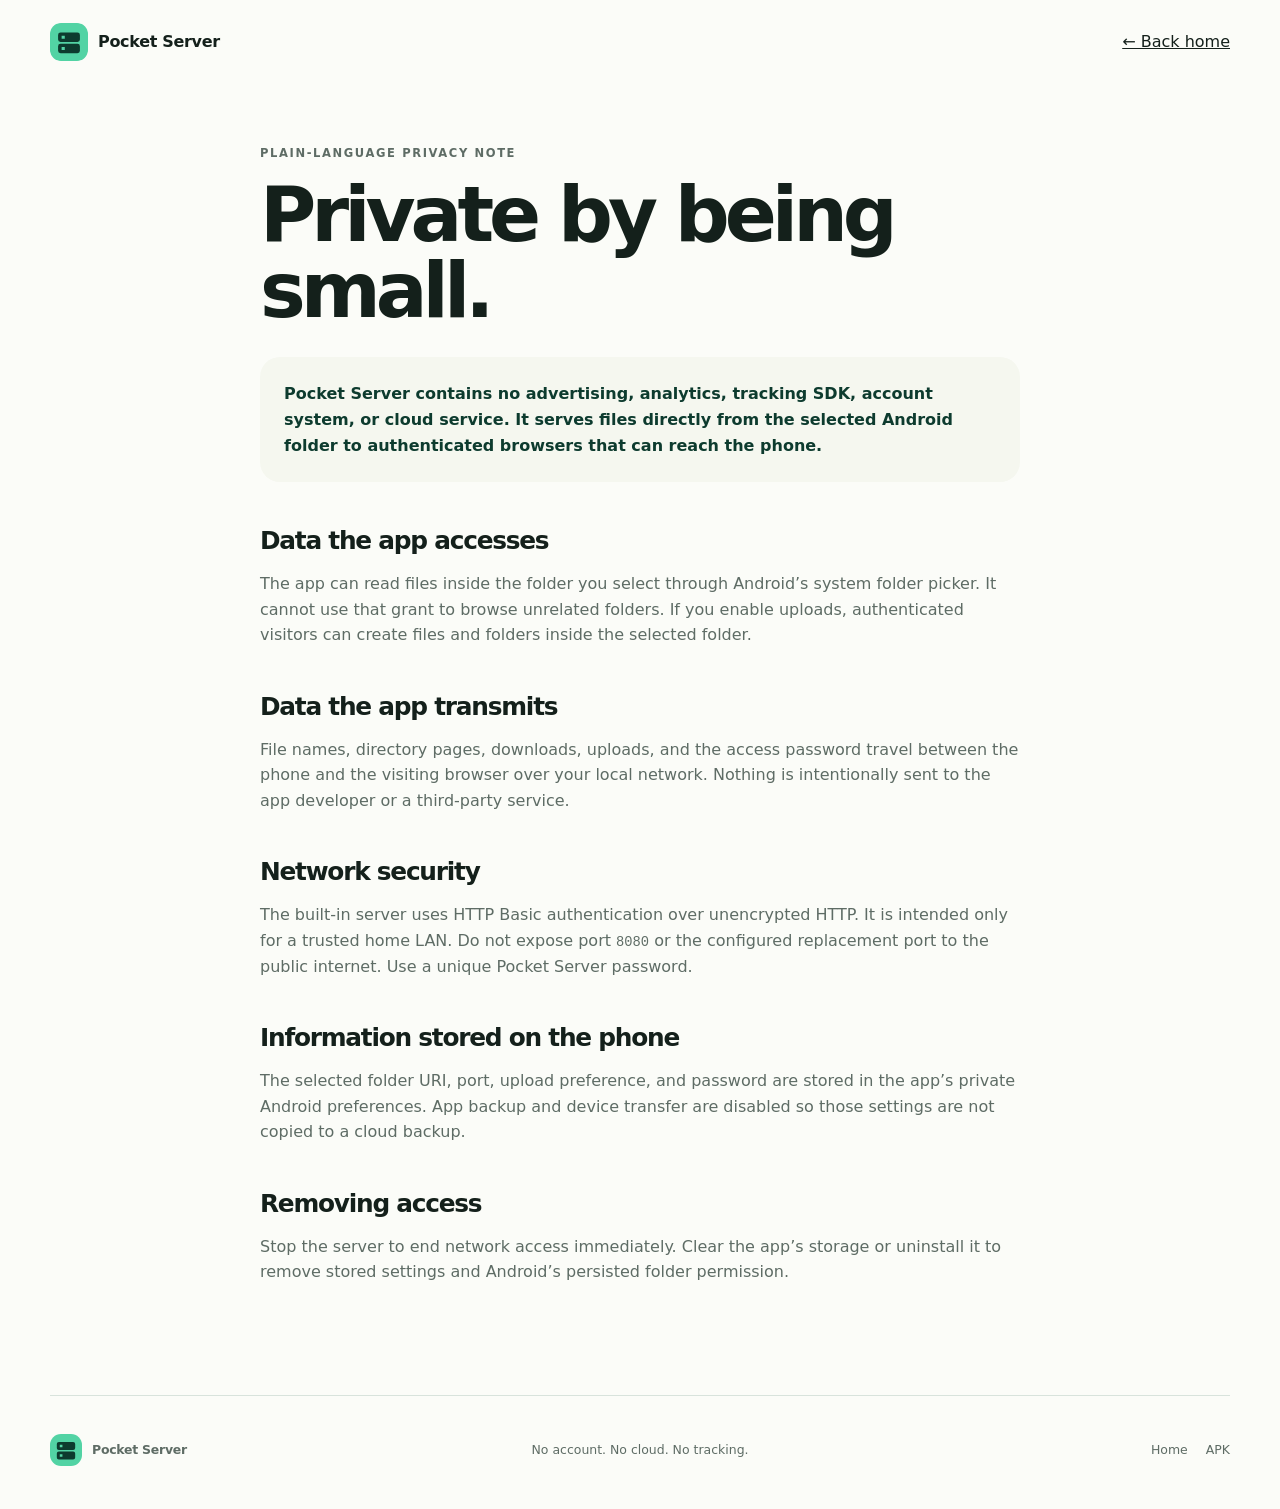
==== privacy.html @ e9406049 "Publish Pocket Server download site" ====
<!doctype html>
<html lang="en">
<head>
  <meta charset="utf-8">
  <meta name="viewport" content="width=device-width, initial-scale=1">
  <meta name="theme-color" content="#0d3b2e">
  <meta name="description" content="Pocket Server privacy and network-security information.">
  <title>Privacy — Pocket Server</title>
  <link rel="icon" href="assets/icon.svg" type="image/svg+xml">
  <link rel="stylesheet" href="styles.css">
  <style>
    .legal{width:min(760px,calc(100% - 40px));margin:60px auto 110px}.legal h1{font-size:clamp(2.8rem,6vw,4.8rem)}.legal h2{font-size:1.55rem;margin-top:46px}.legal p,.legal li{color:var(--muted)}.legal .summary{margin:28px 0;padding:24px;border-radius:20px;background:var(--cream);color:var(--forest);font-weight:700}.legal code{font-family:ui-monospace,'Cascadia Mono',monospace;font-size:.86em}
  </style>
</head>
<body>
  <header class="site-header"><a class="brand" href="index.html"><img src="assets/icon.svg" width="38" height="38" alt=""><span>Pocket Server</span></a><a href="index.html">← Back home</a></header>
  <main class="legal">
    <p class="eyebrow">Plain-language privacy note</p>
    <h1>Private by being small.</h1>
    <p class="summary">Pocket Server contains no advertising, analytics, tracking SDK, account system, or cloud service. It serves files directly from the selected Android folder to authenticated browsers that can reach the phone.</p>
    <h2>Data the app accesses</h2>
    <p>The app can read files inside the folder you select through Android’s system folder picker. It cannot use that grant to browse unrelated folders. If you enable uploads, authenticated visitors can create files and folders inside the selected folder.</p>
    <h2>Data the app transmits</h2>
    <p>File names, directory pages, downloads, uploads, and the access password travel between the phone and the visiting browser over your local network. Nothing is intentionally sent to the app developer or a third-party service.</p>
    <h2>Network security</h2>
    <p>The built-in server uses HTTP Basic authentication over unencrypted HTTP. It is intended only for a trusted home LAN. Do not expose port <code>8080</code> or the configured replacement port to the public internet. Use a unique Pocket Server password.</p>
    <h2>Information stored on the phone</h2>
    <p>The selected folder URI, port, upload preference, and password are stored in the app’s private Android preferences. App backup and device transfer are disabled so those settings are not copied to a cloud backup.</p>
    <h2>Removing access</h2>
    <p>Stop the server to end network access immediately. Clear the app’s storage or uninstall it to remove stored settings and Android’s persisted folder permission.</p>
  </main>
  <footer class="site-footer"><div class="brand"><img src="assets/icon.svg" width="32" height="32" alt=""><span>Pocket Server</span></div><p>No account. No cloud. No tracking.</p><div><a href="index.html">Home</a><a href="downloads/pocket-server-latest.apk">APK</a></div></footer>
</body>
</html>
---- styles.css ----
:root {
  --forest: #0d3b2e;
  --forest-2: #145542;
  --mint: #52d3a4;
  --mint-soft: #bdf3df;
  --cream: #f5f7ef;
  --paper: #fbfcf8;
  --ink: #14201b;
  --muted: #5e6c65;
  --line: #d8e3dc;
  --white: #fff;
  --shadow: 0 30px 80px rgba(13, 59, 46, .14);
}

* { box-sizing: border-box; }
html { scroll-behavior: smooth; }
body {
  margin: 0;
  background: var(--paper);
  color: var(--ink);
  font-family: system-ui, -apple-system, 'Segoe UI', sans-serif;
  line-height: 1.6;
}
a { color: inherit; }
img { max-width: 100%; }
button, a { -webkit-tap-highlight-color: transparent; }
.skip-link { position: fixed; left: 16px; top: -60px; z-index: 100; padding: 10px 14px; background: var(--forest); color: white; border-radius: 10px; }
.skip-link:focus { top: 16px; }

.site-header {
  width: min(1180px, calc(100% - 40px));
  height: 84px;
  margin: auto;
  display: flex;
  align-items: center;
  justify-content: space-between;
}
.brand { display: inline-flex; align-items: center; gap: 10px; text-decoration: none; font-weight: 800; letter-spacing: -.02em; }
.brand img { border-radius: 11px; }
.site-header nav { display: flex; gap: 30px; }
.site-header nav a { color: var(--muted); font-size: .9rem; font-weight: 600; text-decoration: none; }
.site-header nav a:hover { color: var(--forest-2); }

.hero {
  width: min(1180px, calc(100% - 40px));
  min-height: 690px;
  margin: 12px auto 0;
  padding: 66px 68px;
  border-radius: 36px;
  background: var(--cream);
  display: grid;
  grid-template-columns: 1.05fr .95fr;
  align-items: center;
  overflow: hidden;
  position: relative;
}
.hero-copy { position: relative; z-index: 2; }
.eyebrow { margin: 0 0 15px; color: var(--forest-2); font-size: .72rem; font-weight: 800; letter-spacing: .14em; text-transform: uppercase; }
h1, h2, h3, p { text-wrap: pretty; }
h1 { margin: 0; max-width: 650px; font-size: clamp(3.2rem, 6vw, 5.7rem); line-height: .99; letter-spacing: -.065em; }
h1 em { color: var(--forest-2); font-family: Georgia, serif; font-weight: 400; }
.lede { max-width: 620px; margin: 28px 0 0; color: var(--muted); font-size: 1.06rem; }
.hero-actions { display: flex; flex-wrap: wrap; gap: 12px; margin-top: 32px; }
.button { min-height: 51px; display: inline-flex; align-items: center; justify-content: center; gap: 10px; padding: 12px 19px; border: 1px solid transparent; border-radius: 15px; font-weight: 800; text-decoration: none; transition: transform .18s ease, background .18s ease; }
.button:hover { transform: translateY(-2px); }
.button svg { width: 19px; fill: none; stroke: currentColor; stroke-width: 2; stroke-linecap: round; stroke-linejoin: round; }
.button-primary { background: var(--forest); color: white; box-shadow: 0 8px 24px rgba(13, 59, 46, .2); }
.button-primary:hover { background: #092e23; }
.button-secondary { border-color: var(--line); background: rgba(255,255,255,.65); color: var(--forest); }
.release-line { margin: 16px 0 0; color: #758179; font: .75rem ui-monospace, 'Cascadia Mono', monospace; }

.phone-stage { height: 560px; display: grid; place-items: center; position: relative; }
.phone { width: 292px; height: 575px; margin: 0; padding: 11px; border: 7px solid #10251d; border-radius: 42px; background: #10251d; box-shadow: var(--shadow); overflow: hidden; position: relative; transform: rotate(2.5deg); }
.phone img { width: 100%; height: 100%; border-radius: 29px; object-fit: cover; object-position: top; display: block; }
.speaker { position: absolute; z-index: 3; top: 18px; left: 50%; width: 76px; height: 16px; transform: translateX(-50%); border-radius: 20px; background: #10251d; }
.signal { position: absolute; width: 430px; height: 430px; border: 1px solid rgba(20,85,66,.14); border-radius: 50%; }
.signal-two { width: 560px; height: 560px; }
.floating-note { position: absolute; z-index: 3; right: 6px; bottom: 35px; padding: 11px 14px; border: 1px solid var(--line); border-radius: 13px; background: rgba(255,255,255,.9); box-shadow: 0 15px 40px rgba(13,59,46,.12); color: var(--forest); font-size: .78rem; font-weight: 800; backdrop-filter: blur(10px); }
.floating-note span { display: inline-block; width: 8px; height: 8px; margin-right: 6px; border-radius: 50%; background: var(--mint); box-shadow: 0 0 0 4px rgba(82,211,164,.2); }

.trust-strip { width: min(1060px, calc(100% - 40px)); margin: 0 auto; padding: 33px 0; display: grid; grid-template-columns: repeat(3,1fr); border-bottom: 1px solid var(--line); }
.trust-strip div { padding: 0 36px; border-right: 1px solid var(--line); }
.trust-strip div:first-child { padding-left: 0; }
.trust-strip div:last-child { border: 0; }
.trust-strip strong, .trust-strip span { display: block; }
.trust-strip strong { color: var(--forest); font-size: .9rem; }
.trust-strip span { color: var(--muted); font-size: .79rem; }

.section { width: min(1060px, calc(100% - 40px)); margin: auto; padding: 108px 0; }
.section-heading { max-width: 680px; margin: 0 auto 50px; text-align: center; }
.section-heading.compact { margin-bottom: 36px; }
h2 { margin: 0; font-size: clamp(2.25rem, 4vw, 3.65rem); line-height: 1.08; letter-spacing: -.05em; }
.section-heading > p:last-child, .section-copy { color: var(--muted); }
.steps { display: grid; grid-template-columns: repeat(3, 1fr); gap: 16px; }
.steps article { min-height: 300px; padding: 25px; border: 1px solid var(--line); border-radius: 22px; background: var(--white); position: relative; }
.step-number { position: absolute; right: 23px; top: 22px; color: #9aa79f; font: .72rem ui-monospace, 'Cascadia Mono', monospace; }
.step-icon { width: 53px; height: 53px; display: grid; place-items: center; margin-bottom: 46px; border-radius: 16px; background: var(--mint-soft); color: var(--forest); font-size: 1.4rem; }
.steps h3, .honest-card h3, .install-list h3 { margin: 0 0 8px; letter-spacing: -.025em; }
.steps p, .honest-card p, .install-list p { margin: 0; color: var(--muted); font-size: .9rem; }

.split { display: grid; grid-template-columns: 1.15fr .85fr; gap: 80px; align-items: center; border-top: 1px solid var(--line); }
.split h2 { max-width: 630px; }
.section-copy { max-width: 620px; margin: 24px 0; }
.check-list { padding: 0; margin: 28px 0 0; list-style: none; }
.check-list li { margin: 12px 0; padding-left: 30px; position: relative; font-size: .92rem; }
.check-list li::before { content: '✓'; position: absolute; left: 0; top: 1px; width: 20px; height: 20px; display: grid; place-items: center; border-radius: 50%; background: var(--mint-soft); color: var(--forest); font-size: .72rem; font-weight: 900; }
.honest-card { padding: 34px; border-radius: 26px; background: var(--forest); color: white; box-shadow: var(--shadow); }
.honest-card .card-label { margin-bottom: 26px; color: var(--mint); font: .7rem ui-monospace, 'Cascadia Mono', monospace; text-transform: uppercase; letter-spacing: .14em; }
.honest-card h3 { font-size: 1.7rem; line-height: 1.15; }
.honest-card p { color: #c6d6ce; }
.honest-card a { display: inline-block; margin-top: 24px; color: var(--mint); font-weight: 800; text-decoration: none; }

.install { width: min(1180px, calc(100% - 40px)); padding: 80px 70px; border-radius: 34px; background: var(--cream); }
.install-heading { margin-bottom: 40px; }
.install-list { margin: 0; padding: 0; list-style: none; display: grid; grid-template-columns: repeat(3,1fr); gap: 24px; counter-reset: none; }
.install-list li { display: flex; gap: 16px; }
.install-list li > span { flex: 0 0 34px; height: 34px; display: grid; place-items: center; border-radius: 10px; background: var(--mint-soft); color: var(--forest); font: 500 .78rem ui-monospace, 'Cascadia Mono', monospace; }
.download-panel { margin-top: 48px; padding: 22px; display: grid; grid-template-columns: 1fr auto; gap: 20px; align-items: center; border: 1px solid var(--line); border-radius: 22px; background: white; }
.download-panel > div { display: flex; align-items: center; gap: 14px; }
.download-panel > div span { display: block; color: var(--muted); font-size: .78rem; }
.checksum { grid-column: 1 / -1; width: 100%; display: grid; grid-template-columns: auto 1fr auto; gap: 10px; padding: 12px 14px; border: 0; border-radius: 12px; background: #f0f4ef; color: var(--muted); text-align: left; cursor: pointer; }
.checksum code { min-width: 0; overflow: hidden; text-overflow: ellipsis; font: .72rem ui-monospace, 'Cascadia Mono', monospace; }
.checksum span { color: var(--forest); font-weight: 800; }
.verification-note { margin: 18px 0 0; color: var(--muted); font-size: .75rem; }

.faq { padding-bottom: 90px; }
.faq-grid { display: grid; grid-template-columns: 1fr 1fr; gap: 12px; }
details { padding: 20px 22px; border: 1px solid var(--line); border-radius: 17px; background: white; }
summary { color: var(--forest); font-weight: 800; cursor: pointer; }
details p { margin: 13px 0 0; color: var(--muted); font-size: .88rem; }

.site-footer { width: min(1180px, calc(100% - 40px)); margin: auto; padding: 38px 0 44px; display: grid; grid-template-columns: 1fr auto 1fr; align-items: center; border-top: 1px solid var(--line); color: var(--muted); font-size: .78rem; }
.site-footer p { margin: 0; text-align: center; }
.site-footer > div:last-child { display: flex; justify-content: flex-end; gap: 18px; }
.site-footer a { text-decoration: none; }

@media (max-width: 860px) {
  .site-header nav { display: none; }
  .hero { grid-template-columns: 1fr; padding: 52px 28px 0; }
  .hero-copy { text-align: center; }
  .hero h1 { margin: auto; }
  .lede { margin-left: auto; margin-right: auto; }
  .hero-actions { justify-content: center; }
  .phone-stage { margin-top: 30px; }
  .trust-strip, .steps, .install-list { grid-template-columns: 1fr; }
  .trust-strip div { padding: 17px 0; border-right: 0; border-bottom: 1px solid var(--line); }
  .split { grid-template-columns: 1fr; gap: 42px; }
  .install { padding: 60px 28px; }
  .faq-grid { grid-template-columns: 1fr; }
  .site-footer { grid-template-columns: 1fr; gap: 14px; text-align: center; }
  .site-footer .brand, .site-footer > div:last-child { justify-content: center; }
}

@media (max-width: 540px) {
  .site-header, .hero, .section, .trust-strip, .install, .site-footer { width: min(100% - 24px, 1180px); }
  .site-header { height: 70px; }
  .hero { min-height: auto; border-radius: 24px; padding: 42px 20px 0; }
  h1 { font-size: 3.2rem; }
  .hero-actions .button { width: 100%; }
  .phone-stage { height: 520px; transform: scale(.9); margin-top: -5px; }
  .floating-note { right: -15px; }
  .section { padding: 78px 0; }
  .steps article { min-height: 255px; }
  .download-panel { grid-template-columns: 1fr; }
  .download-panel .button { width: 100%; }
  .checksum { grid-column: 1; }
}

@media (prefers-reduced-motion: reduce) {
  html { scroll-behavior: auto; }
  *, *::before, *::after { transition: none !important; }
}
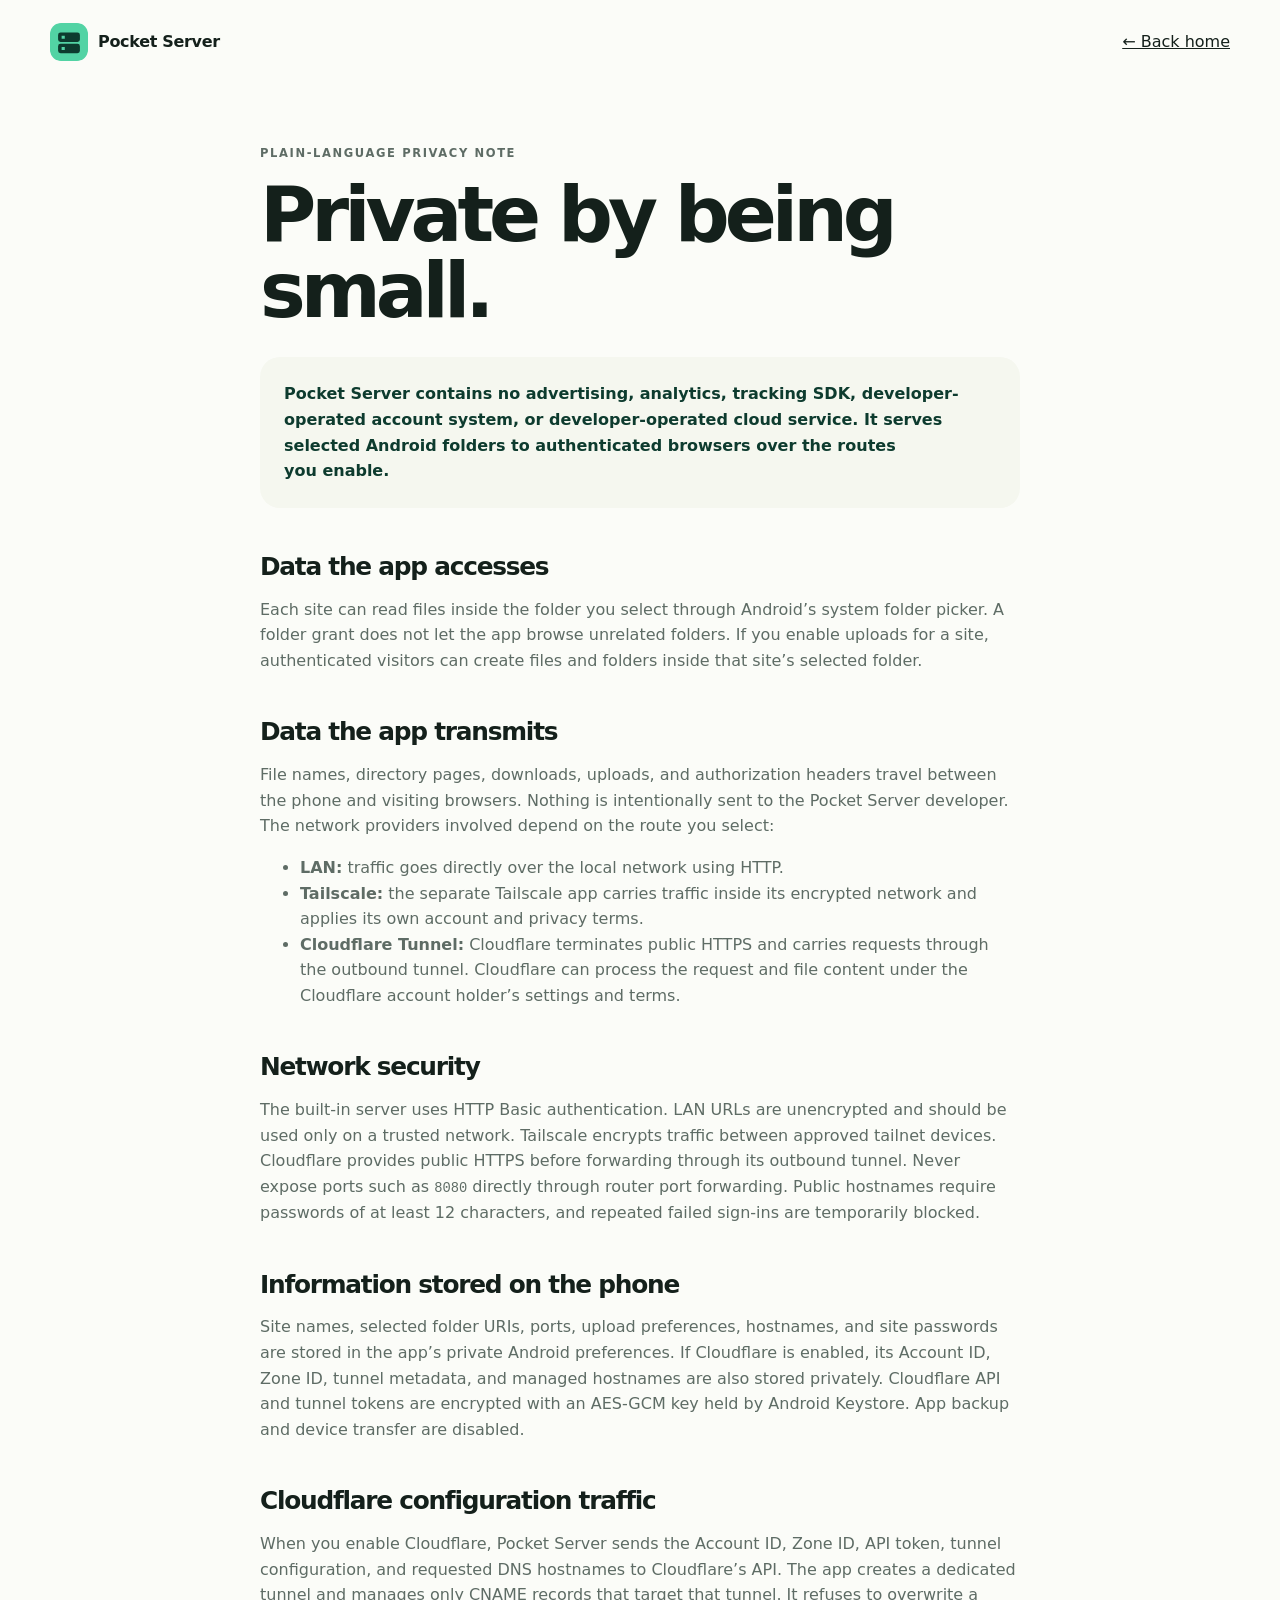
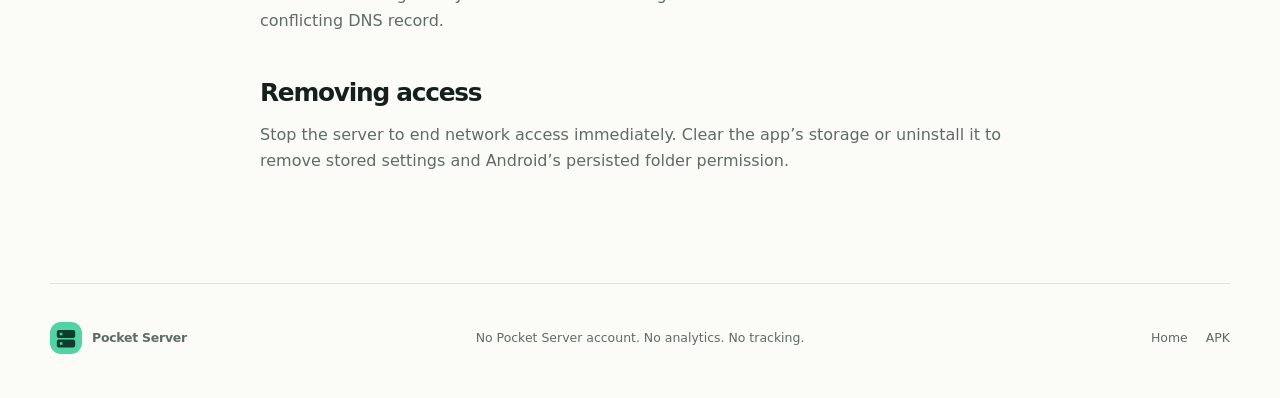
==== commit 50a2af6d: "Publish Pocket Server 1.1.0" ====
--- a/privacy.html
+++ b/privacy.html
@@ -17,18 +17,25 @@
   <main class="legal">
     <p class="eyebrow">Plain-language privacy note</p>
     <h1>Private by being small.</h1>
-    <p class="summary">Pocket Server contains no advertising, analytics, tracking SDK, account system, or cloud service. It serves files directly from the selected Android folder to authenticated browsers that can reach the phone.</p>
+    <p class="summary">Pocket Server contains no advertising, analytics, tracking SDK, developer-operated account system, or developer-operated cloud service. It serves selected Android folders to authenticated browsers over the routes you enable.</p>
     <h2>Data the app accesses</h2>
-    <p>The app can read files inside the folder you select through Android’s system folder picker. It cannot use that grant to browse unrelated folders. If you enable uploads, authenticated visitors can create files and folders inside the selected folder.</p>
+    <p>Each site can read files inside the folder you select through Android’s system folder picker. A folder grant does not let the app browse unrelated folders. If you enable uploads for a site, authenticated visitors can create files and folders inside that site’s selected folder.</p>
     <h2>Data the app transmits</h2>
-    <p>File names, directory pages, downloads, uploads, and the access password travel between the phone and the visiting browser over your local network. Nothing is intentionally sent to the app developer or a third-party service.</p>
+    <p>File names, directory pages, downloads, uploads, and authorization headers travel between the phone and visiting browsers. Nothing is intentionally sent to the Pocket Server developer. The network providers involved depend on the route you select:</p>
+    <ul>
+      <li><strong>LAN:</strong> traffic goes directly over the local network using HTTP.</li>
+      <li><strong>Tailscale:</strong> the separate Tailscale app carries traffic inside its encrypted network and applies its own account and privacy terms.</li>
+      <li><strong>Cloudflare Tunnel:</strong> Cloudflare terminates public HTTPS and carries requests through the outbound tunnel. Cloudflare can process the request and file content under the Cloudflare account holder’s settings and terms.</li>
+    </ul>
     <h2>Network security</h2>
-    <p>The built-in server uses HTTP Basic authentication over unencrypted HTTP. It is intended only for a trusted home LAN. Do not expose port <code>8080</code> or the configured replacement port to the public internet. Use a unique Pocket Server password.</p>
+    <p>The built-in server uses HTTP Basic authentication. LAN URLs are unencrypted and should be used only on a trusted network. Tailscale encrypts traffic between approved tailnet devices. Cloudflare provides public HTTPS before forwarding through its outbound tunnel. Never expose ports such as <code>8080</code> directly through router port forwarding. Public hostnames require passwords of at least 12 characters, and repeated failed sign-ins are temporarily blocked.</p>
     <h2>Information stored on the phone</h2>
-    <p>The selected folder URI, port, upload preference, and password are stored in the app’s private Android preferences. App backup and device transfer are disabled so those settings are not copied to a cloud backup.</p>
+    <p>Site names, selected folder URIs, ports, upload preferences, hostnames, and site passwords are stored in the app’s private Android preferences. If Cloudflare is enabled, its Account ID, Zone ID, tunnel metadata, and managed hostnames are also stored privately. Cloudflare API and tunnel tokens are encrypted with an AES-GCM key held by Android Keystore. App backup and device transfer are disabled.</p>
+    <h2>Cloudflare configuration traffic</h2>
+    <p>When you enable Cloudflare, Pocket Server sends the Account ID, Zone ID, API token, tunnel configuration, and requested DNS hostnames to Cloudflare’s API. The app creates a dedicated tunnel and manages only CNAME records that target that tunnel. It refuses to overwrite a conflicting DNS record.</p>
     <h2>Removing access</h2>
     <p>Stop the server to end network access immediately. Clear the app’s storage or uninstall it to remove stored settings and Android’s persisted folder permission.</p>
   </main>
-  <footer class="site-footer"><div class="brand"><img src="assets/icon.svg" width="32" height="32" alt=""><span>Pocket Server</span></div><p>No account. No cloud. No tracking.</p><div><a href="index.html">Home</a><a href="downloads/pocket-server-latest.apk">APK</a></div></footer>
+  <footer class="site-footer"><div class="brand"><img src="assets/icon.svg" width="32" height="32" alt=""><span>Pocket Server</span></div><p>No Pocket Server account. No analytics. No tracking.</p><div><a href="index.html">Home</a><a href="downloads/pocket-server-latest.apk">APK</a></div></footer>
 </body>
 </html>
